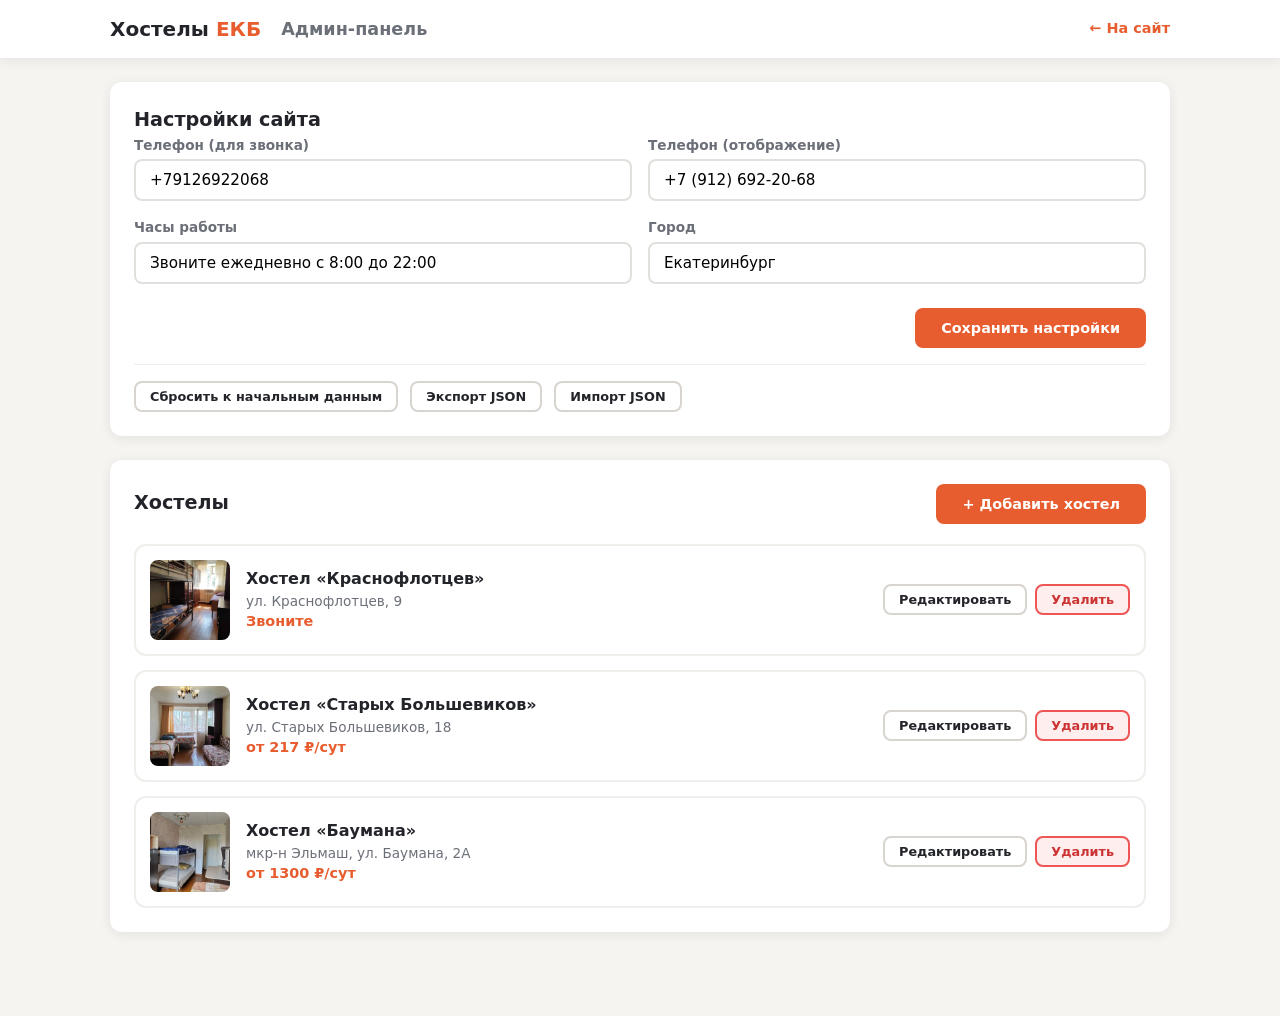
==== admin.html @ 4290227f "Add admin panel for managing hostels" ====
<!DOCTYPE html>
<html lang="ru">
<head>
  <meta charset="UTF-8">
  <meta name="viewport" content="width=device-width, initial-scale=1.0">
  <title>Админ-панель — Хостелы ЕКБ</title>
  <link rel="stylesheet" href="css/admin.css">
</head>
<body>

  <header class="admin-header">
    <div class="header-inner">
      <a href="index.html" class="logo">Хостелы <span>ЕКБ</span></a>
      <h1>Админ-панель</h1>
      <a href="index.html" class="back-link">← На сайт</a>
    </div>
  </header>

  <main class="admin-main">

    <!-- Настройки сайта -->
    <section class="panel">
      <h2 class="panel-title">Настройки сайта</h2>
      <form id="site-settings-form" class="form-grid">
        <div class="field">
          <label for="site-phone">Телефон (для звонка)</label>
          <input type="tel" id="site-phone" placeholder="+79126922068">
        </div>
        <div class="field">
          <label for="site-phoneDisplay">Телефон (отображение)</label>
          <input type="text" id="site-phoneDisplay" placeholder="+7 (912) 692-20-68">
        </div>
        <div class="field">
          <label for="site-workHours">Часы работы</label>
          <input type="text" id="site-workHours" placeholder="Звоните ежедневно с 8:00 до 22:00">
        </div>
        <div class="field">
          <label for="site-city">Город</label>
          <input type="text" id="site-city" placeholder="Екатеринбург">
        </div>
        <div class="field-actions">
          <button type="submit" class="btn btn-primary">Сохранить настройки</button>
        </div>
      </form>
    </section>

    <!-- Список хостелов -->
    <section class="panel">
      <div class="panel-header">
        <h2 class="panel-title">Хостелы</h2>
        <button class="btn btn-accent" id="add-hostel-btn">+ Добавить хостел</button>
      </div>
      <div id="hostel-cards" class="hostel-cards"></div>
    </section>

  </main>

  <!-- Модалка редактирования хостела -->
  <div class="modal-overlay" id="modal">
    <div class="modal">
      <div class="modal-header">
        <h3 id="modal-title">Новый хостел</h3>
        <button class="modal-close" id="modal-close">&times;</button>
      </div>
      <form id="hostel-form" class="form-grid">
        <input type="hidden" id="h-index">

        <div class="field">
          <label for="h-id">ID (латиница, уникальный)</label>
          <input type="text" id="h-id" placeholder="krasnoflottsev" required>
        </div>
        <div class="field">
          <label for="h-name">Название</label>
          <input type="text" id="h-name" placeholder="Хостел «Краснофлотцев»" required>
        </div>
        <div class="field">
          <label for="h-address">Адрес</label>
          <input type="text" id="h-address" placeholder="ул. Краснофлотцев, 9" required>
        </div>
        <div class="field">
          <label for="h-price">Цена (₽/сутки, 0 = «звоните»)</label>
          <input type="number" id="h-price" min="0" step="1" placeholder="0">
        </div>
        <div class="field full-width">
          <label for="h-description">Описание</label>
          <textarea id="h-description" rows="3" placeholder="Чистый хостел в Екатеринбурге..."></textarea>
        </div>
        <div class="field full-width">
          <label for="h-features">Фичи (через запятую)</label>
          <input type="text" id="h-features" placeholder="Кухня, Постельное бельё включено">
        </div>

        <!-- Фото -->
        <div class="field full-width">
          <label>Фото (до 3 шт.)</label>
          <div class="photo-inputs">
            <div class="photo-field">
              <span class="photo-label">Главное фото</span>
              <input type="text" id="h-photo0" placeholder="Путь или URL" class="photo-input">
              <img id="h-photo0-preview" class="photo-preview" src="" alt="">
            </div>
            <div class="photo-field">
              <span class="photo-label">Фото 2</span>
              <input type="text" id="h-photo1" placeholder="Путь или URL" class="photo-input">
              <img id="h-photo1-preview" class="photo-preview" src="" alt="">
            </div>
            <div class="photo-field">
              <span class="photo-label">Фото 3</span>
              <input type="text" id="h-photo2" placeholder="Путь или URL" class="photo-input">
              <img id="h-photo2-preview" class="photo-preview" src="" alt="">
            </div>
          </div>
          <div class="photo-upload-row">
            <label class="btn btn-small btn-outline upload-btn">
              Загрузить файл
              <input type="file" accept="image/*" id="h-photo-file" hidden>
            </label>
            <select id="h-photo-target">
              <option value="0">Главное фото</option>
              <option value="1">Фото 2</option>
              <option value="2">Фото 3</option>
            </select>
          </div>
        </div>

        <div class="field-actions modal-actions">
          <button type="button" class="btn btn-outline" id="modal-cancel">Отмена</button>
          <button type="submit" class="btn btn-primary">Сохранить</button>
        </div>
      </form>
    </div>
  </div>

  <!-- Уведомление -->
  <div class="toast" id="toast"></div>

  <script src="js/data.js"></script>
  <script src="js/admin.js"></script>

</body>
</html>
---- css/admin.css ----
/* ============================================
   Админ-панель — стили
   ============================================ */

:root {
  --accent: #e85d2f;
  --accent-dark: #c94a20;
  --accent-glow: rgba(232, 93, 47, .55);
  --dark: #22242a;
  --gray: #6b6f78;
  --bg: #f6f4f1;
  --white: #fff;
  --radius: 12px;
  --shadow: 0 2px 12px rgba(0, 0, 0, .08);
}

* { margin: 0; padding: 0; box-sizing: border-box; }
body {
  font-family: 'Segoe UI', system-ui, Arial, sans-serif;
  background: var(--bg);
  color: var(--dark);
  line-height: 1.5;
  min-height: 100vh;
}

/* ---------- Header ---------- */

.admin-header {
  background: var(--white);
  position: sticky; top: 0; z-index: 50;
  box-shadow: var(--shadow);
}
.header-inner {
  max-width: 1100px; margin: 0 auto; padding: 14px 20px;
  display: flex; align-items: center; gap: 20px; flex-wrap: wrap;
}
.logo {
  font-size: 1.25rem; font-weight: 800; text-decoration: none; color: var(--dark);
}
.logo span { color: var(--accent); }
.admin-header h1 {
  font-size: 1.1rem; font-weight: 600; color: var(--gray);
  flex: 1;
}
.back-link {
  font-size: .9rem; color: var(--accent); text-decoration: none; font-weight: 600;
}
.back-link:hover { text-decoration: underline; }

/* ---------- Main ---------- */

.admin-main {
  max-width: 1100px; margin: 24px auto; padding: 0 20px 60px;
  display: flex; flex-direction: column; gap: 24px;
}

/* ---------- Panel ---------- */

.panel {
  background: var(--white);
  border-radius: var(--radius);
  box-shadow: var(--shadow);
  padding: 24px;
}
.panel-header {
  display: flex; align-items: center; justify-content: space-between;
  margin-bottom: 20px; flex-wrap: wrap; gap: 12px;
}
.panel-title {
  font-size: 1.2rem; font-weight: 700;
}
.panel-header .panel-title { margin-bottom: 0; }

/* ---------- Forms ---------- */

.form-grid {
  display: grid;
  grid-template-columns: 1fr 1fr;
  gap: 16px;
}
.field {
  display: flex; flex-direction: column; gap: 4px;
}
.field label {
  font-size: .85rem; font-weight: 600; color: var(--gray);
}
.field input, .field textarea, .field select {
  padding: 10px 14px;
  border: 2px solid #e2e0dd;
  border-radius: 8px;
  font-size: .95rem;
  font-family: inherit;
  transition: border-color .2s;
  background: var(--white);
}
.field input:focus, .field textarea:focus, .field select:focus {
  outline: none;
  border-color: var(--accent);
  box-shadow: 0 0 0 3px var(--accent-glow);
}
.field.full-width {
  grid-column: 1 / -1;
}
.field-actions {
  grid-column: 1 / -1;
  display: flex; gap: 12px; justify-content: flex-end;
  padding-top: 8px;
}

/* ---------- Buttons ---------- */

.btn {
  display: inline-flex; align-items: center; justify-content: center;
  padding: 10px 24px;
  border: 2px solid transparent;
  border-radius: 8px;
  font-size: .9rem; font-weight: 700;
  cursor: pointer;
  transition: all .2s;
  font-family: inherit;
}
.btn-primary {
  background: var(--accent); color: var(--white);
}
.btn-primary:hover { background: var(--accent-dark); }
.btn-accent {
  background: var(--accent); color: var(--white);
}
.btn-accent:hover { background: var(--accent-dark); }
.btn-outline {
  background: transparent; border-color: #d8d4cf; color: var(--dark);
}
.btn-outline:hover { border-color: var(--accent); color: var(--accent); }
.btn-danger {
  background: #fee; border-color: #e55; color: #c33;
}
.btn-danger:hover { background: #e55; color: var(--white); }
.btn-small { padding: 6px 14px; font-size: .8rem; }

/* ---------- Hostel cards ---------- */

.hostel-cards {
  display: flex; flex-direction: column; gap: 14px;
}
.hostel-card {
  display: flex; align-items: center; gap: 16px;
  padding: 14px;
  border: 2px solid #f0eeeb;
  border-radius: var(--radius);
  transition: border-color .2s;
}
.hostel-card:hover { border-color: #d8d4cf; }
.hostel-card-img {
  width: 80px; height: 80px;
  border-radius: 8px;
  object-fit: cover;
  flex-shrink: 0;
}
.hostel-card-info {
  flex: 1; min-width: 0;
}
.hostel-card-info h3 {
  font-size: 1rem; font-weight: 700;
  white-space: nowrap; overflow: hidden; text-overflow: ellipsis;
}
.hostel-card-info .addr {
  font-size: .85rem; color: var(--gray);
}
.hostel-card-info .price {
  font-size: .9rem; color: var(--accent); font-weight: 700;
}
.hostel-card-actions {
  display: flex; gap: 8px; flex-shrink: 0;
}

/* ---------- Modal ---------- */

.modal-overlay {
  position: fixed; inset: 0;
  background: rgba(0, 0, 0, .5);
  display: flex; align-items: center; justify-content: center;
  z-index: 100;
  opacity: 0; pointer-events: none;
  transition: opacity .25s;
  padding: 20px;
}
.modal-overlay.active {
  opacity: 1; pointer-events: auto;
}
.modal {
  background: var(--white);
  border-radius: var(--radius);
  width: 100%; max-width: 700px;
  max-height: 90vh; overflow-y: auto;
  box-shadow: 0 20px 60px rgba(0, 0, 0, .25);
  transform: translateY(20px);
  transition: transform .25s;
}
.modal-overlay.active .modal {
  transform: translateY(0);
}
.modal-header {
  display: flex; align-items: center; justify-content: space-between;
  padding: 20px 24px 0;
}
.modal-header h3 { font-size: 1.2rem; }
.modal-close {
  width: 36px; height: 36px;
  border: none; background: none;
  font-size: 1.5rem; cursor: pointer;
  color: var(--gray); border-radius: 8px;
  display: flex; align-items: center; justify-content: center;
}
.modal-close:hover { background: #f0eeeb; color: var(--dark); }
.modal .form-grid {
  padding: 20px 24px 24px;
}
.modal-actions {
  justify-content: flex-end;
}

/* ---------- Photo inputs ---------- */

.photo-inputs {
  display: grid; grid-template-columns: repeat(3, 1fr); gap: 12px;
  margin-bottom: 12px;
}
.photo-field {
  display: flex; flex-direction: column; gap: 4px;
}
.photo-label {
  font-size: .8rem; font-weight: 600; color: var(--gray);
}
.photo-input {
  padding: 8px 10px !important;
  font-size: .85rem !important;
}
.photo-preview {
  width: 100%; height: 100px;
  object-fit: cover; border-radius: 8px;
  background: #f0eeeb;
  display: none;
}
.photo-preview.visible { display: block; }
.photo-upload-row {
  display: flex; align-items: center; gap: 12px;
}
.upload-btn { cursor: pointer; }
.upload-btn input { display: none; }

/* ---------- Toast ---------- */

.toast {
  position: fixed; bottom: 30px; left: 50%; transform: translateX(-50%);
  background: var(--dark); color: var(--white);
  padding: 12px 28px;
  border-radius: 999px;
  font-weight: 600; font-size: .9rem;
  box-shadow: 0 6px 24px rgba(0, 0, 0, .25);
  opacity: 0; pointer-events: none;
  transition: opacity .3s, transform .3s;
  z-index: 200;
}
.toast.visible {
  opacity: 1; transform: translateX(-50%) translateY(0);
}

/* ---------- Empty state ---------- */

.empty-state {
  text-align: center; padding: 40px 20px;
  color: var(--gray);
}
.empty-state p { margin-bottom: 16px; }

/* ---------- Responsive ---------- */

@media (max-width: 640px) {
  .form-grid { grid-template-columns: 1fr; }
  .photo-inputs { grid-template-columns: 1fr; }
  .hostel-card { flex-direction: column; align-items: stretch; }
  .hostel-card-img { width: 100%; height: 160px; }
  .hostel-card-actions { justify-content: stretch; }
  .hostel-card-actions .btn { flex: 1; }
  .modal { max-width: 100%; margin: 10px; }
}
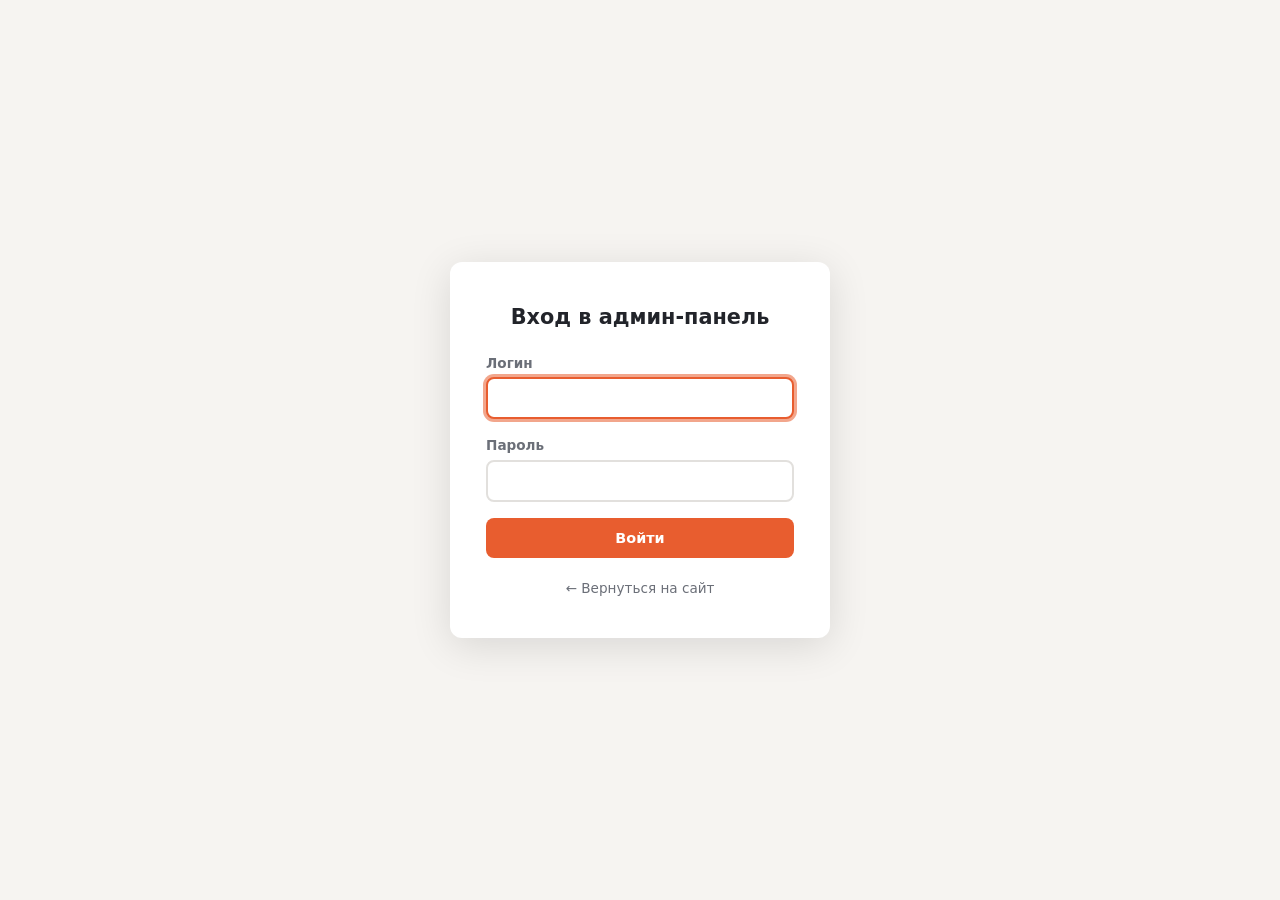
==== commit f8804499: "Add login/password protection to admin panel" ====
--- a/admin.html
+++ b/admin.html
@@ -7,6 +7,27 @@
   <link rel="stylesheet" href="css/admin.css">
 </head>
 <body>
+
+  <!-- Экран входа -->
+  <div class="login-screen" id="login-screen">
+    <form class="login-box" id="login-form">
+      <h2>Вход в админ-панель</h2>
+      <div class="field">
+        <label for="login-user">Логин</label>
+        <input type="text" id="login-user" required autofocus>
+      </div>
+      <div class="field">
+        <label for="login-pass">Пароль</label>
+        <input type="password" id="login-pass" required>
+      </div>
+      <div class="login-error" id="login-error">Неверный логин или пароль</div>
+      <button type="submit" class="btn btn-primary btn-full">Войти</button>
+      <a href="index.html" class="login-back">← Вернуться на сайт</a>
+    </form>
+  </div>
+
+  <!-- Основной контент (скрыт до входа) -->
+  <div id="admin-content" style="display:none">
 
   <header class="admin-header">
     <div class="header-inner">
@@ -54,6 +75,8 @@
     </section>
 
   </main>
+
+  </div><!-- /admin-content -->
 
   <!-- Модалка редактирования хостела -->
   <div class="modal-overlay" id="modal">
--- a/css/admin.css
+++ b/css/admin.css
@@ -273,6 +273,39 @@
 }
 .empty-state p { margin-bottom: 16px; }
 
+/* ---------- Login ---------- */
+
+.login-screen {
+  position: fixed; inset: 0;
+  background: var(--bg);
+  display: flex; align-items: center; justify-content: center;
+  z-index: 200; padding: 20px;
+}
+.login-box {
+  background: var(--white);
+  border-radius: var(--radius);
+  box-shadow: 0 8px 40px rgba(0,0,0,.12);
+  padding: 40px 36px;
+  width: 100%; max-width: 380px;
+  display: flex; flex-direction: column; gap: 16px;
+}
+.login-box h2 {
+  font-size: 1.3rem; font-weight: 800; text-align: center; margin-bottom: 4px;
+}
+.login-error {
+  display: none;
+  background: #fee; color: #c33; border-radius: 8px;
+  padding: 8px 14px; font-size: .85rem; font-weight: 600;
+  text-align: center;
+}
+.login-error.visible { display: block; }
+.btn-full { width: 100%; }
+.login-back {
+  text-align: center; font-size: .85rem; color: var(--gray);
+  text-decoration: none; margin-top: 4px;
+}
+.login-back:hover { color: var(--accent); }
+
 /* ---------- Responsive ---------- */
 
 @media (max-width: 640px) {
